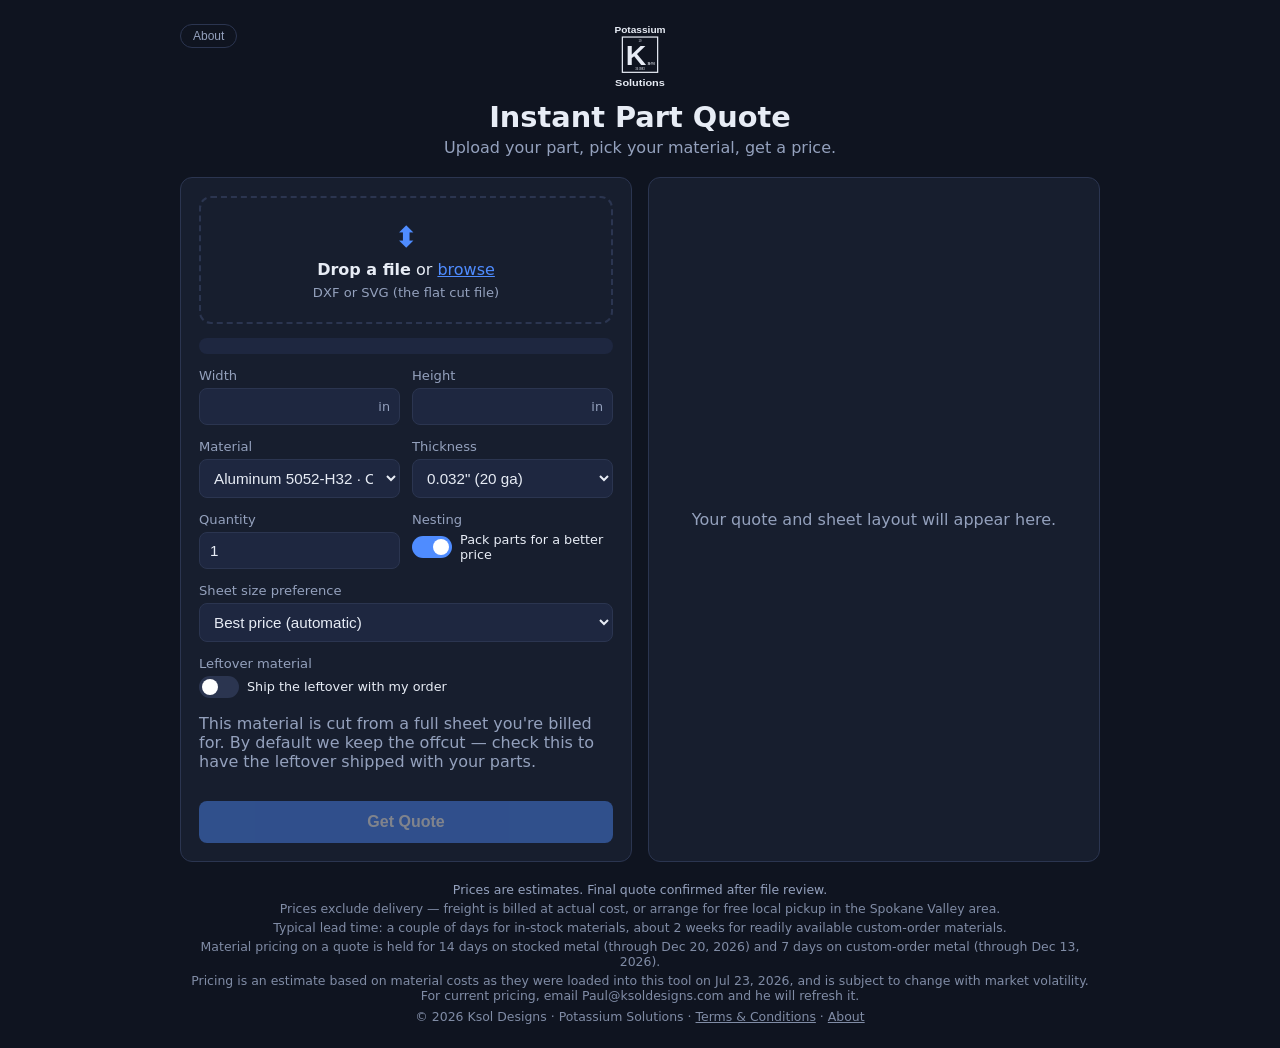
==== index.html @ 26b0b7af "Customer PWA build — 2026-07-24" ====
<!DOCTYPE html>
<html lang="en">
<head>
  <meta charset="UTF-8" />
  <meta name="viewport" content="width=device-width, initial-scale=1.0" />
  <title>Instant Metal Part Quote</title>
  <link rel="stylesheet" href="styles.css" />
  <link rel="manifest" href="manifest.webmanifest" />
  <meta name="theme-color" content="#0f1420" />
  <link rel="apple-touch-icon" href="icon.svg" />
</head>
<body>
  <main class="mq">
    <header class="mq-head">
      <div class="head-actions">
        <button id="about-btn" class="about-btn" type="button">About</button>
        <button id="inventory-btn" class="about-btn" type="button" hidden>📦 Inventory</button>
        <button id="settings-btn" class="about-btn" type="button" hidden>⚙ Settings</button>
      </div>
      <div class="head-status">
        <button id="install-btn" class="about-btn" type="button" hidden>⤓ Install app</button>
        <span id="mode-badge" class="mode-badge" hidden title="Prices are coming from your local demo-prices.json, not the Worker (BACKEND_URL is blank).">Demo mode</span>
        <button id="owner-badge" class="mode-badge owner-badge" type="button" hidden></button>
      </div>
      <svg class="mq-logo" viewBox="0 0 240 280" xmlns="http://www.w3.org/2000/svg" role="img" aria-label="Potassium Solutions logo">
        <g fill="currentColor" font-family="Arial, Helvetica, sans-serif">
          <text x="120" y="36" text-anchor="middle" font-size="40" font-weight="800" textLength="212" lengthAdjust="spacingAndGlyphs">Potassium</text>
          <rect x="47" y="54" width="146" height="146" fill="none" stroke="currentColor" stroke-width="5"/>
          <text x="120" y="76" text-anchor="middle" font-size="11">19</text>
          <text x="104" y="170" text-anchor="middle" font-size="118" font-weight="800">K</text>
          <text x="151" y="170" font-size="18" font-weight="800">S&#174;l</text>
          <text x="120" y="192" text-anchor="middle" font-size="11">39.0983</text>
          <text x="120" y="256" text-anchor="middle" font-size="40" font-weight="800" textLength="206" lengthAdjust="spacingAndGlyphs">Solutions</text>
        </g>
      </svg>
      <h1>Instant Part Quote</h1>
      <p class="mq-sub">Upload your part, pick your material, get a price.</p>
    </header>

    <div id="expiry-banner" class="expiry-banner" hidden></div>
    <!-- Owner only: MakerStock moved sharply vs the deployed baseline -->
    <div id="drift-banner" class="drift-banner" hidden></div>

    <section class="mq-grid">
      <!-- LEFT: inputs -->
      <div class="mq-card">
        <!-- Drop zone -->
        <div id="drop" class="drop">
          <input id="file" type="file" accept=".dxf,.svg" hidden />
          <div class="drop-inner">
            <div class="drop-icon">⬍</div>
            <p><strong>Drop a file</strong> or <button type="button" id="browse" class="link">browse</button></p>
            <p class="hint">DXF or SVG (the flat cut file)</p>
          </div>
        </div>
        <div id="file-status" class="file-status" hidden></div>

        <!-- Size (auto-filled from file, editable) -->
        <fieldset class="row2">
          <div>
            <label>Width</label>
            <div class="unit-input"><input id="width" type="number" step="0.001" min="0" /><span>in</span></div>
          </div>
          <div>
            <label>Height</label>
            <div class="unit-input"><input id="height" type="number" step="0.001" min="0" /><span>in</span></div>
          </div>
        </fieldset>

        <!-- Material + thickness -->
        <fieldset class="row2">
          <div>
            <label>Material</label>
            <select id="material"></select>
          </div>
          <div>
            <label>Thickness</label>
            <select id="thickness"></select>
          </div>
        </fieldset>
        <!-- Price-on-request material chosen: contact message in place of a quote -->
        <p id="request-note" class="request-note" hidden></p>

        <!-- Internal only: at-a-glance stock for the chosen material + thickness, by sheet size -->
        <p id="stock-readout" class="stock-readout" hidden></p>

        <!-- Qty + nesting -->
        <fieldset class="row2">
          <div>
            <label>Quantity</label>
            <input id="qty" type="number" min="1" step="1" value="1" />
          </div>
          <div class="nest-toggle">
            <label>Nesting</label>
            <label class="switch">
              <input id="nest" type="checkbox" checked />
              <span class="slider"></span>
              <span class="switch-label">Pack parts for a better price</span>
            </label>
          </div>
        </fieldset>

        <fieldset>
          <label>Sheet size preference</label>
          <select id="sheet-pref">
            <option value="auto" selected>Best price (automatic)</option>
            <option value="small">Prefer 12×12</option>
            <option value="large">Fewest sheets (24×24)</option>
          </select>
        </fieldset>

        <!-- Owner only (internal edition): waive some/all of the per-sheet setup & handling fee.
             Big multi-sheet jobs vary — a sparsely-nested sheet swaps in seconds, so you can cap
             setup at the first 2 sheets or waive it entirely. Never shown to customers. -->
        <fieldset id="setup-waive-field" hidden>
          <label>Setup &amp; handling <span class="hint">· internal only</span></label>
          <select id="setup-waive">
            <option value="none" selected>Charge per sheet (normal)</option>
            <option value="after2">Waive after first 2 sheets</option>
            <option value="all">Waive entirely</option>
          </select>
          <p class="hint">Some sheets swap fast, some hold many parts and take longer. Waive setup on the quick ones. The waiver is shown as a line item on the quote.</p>
        </fieldset>

        <!-- Owner only (internal edition): force the parts-per-sheet count. The nester works on
             bounding boxes, so a tapered part (sword, blade, hook) that really interlocks several
             per sheet gets undercounted. Never shown to customers. -->
        <fieldset id="pps-field" hidden>
          <label>Parts per sheet <span class="hint">· internal only</span></label>
          <input id="pps-override" type="number" min="0" step="1" placeholder="auto" inputmode="numeric" />
          <p class="hint">Blank = the tool's own count. Set it when you know the real nest — the packer only sees bounding boxes, so tapered parts that interlock are undercounted. Applies to whichever sheet is used, so pair it with the sheet-size preference above.</p>
        </fieldset>

        <!-- Custom-order materials only: you're billed for a full sheet; the offcut ships only if requested. -->
        <fieldset id="leftover-field" hidden>
          <div class="nest-toggle">
            <label>Leftover material</label>
            <label class="switch">
              <input id="ship-leftover" type="checkbox" />
              <span class="slider"></span>
              <span class="switch-label">Ship the leftover with my order</span>
            </label>
          </div>
          <p class="hint">This material is cut from a full sheet you're billed for. By default we keep the offcut — check this to have the leftover shipped with your parts.</p>
        </fieldset>

        <!-- Shown only for single-part files that have interior features: cut the outer blank on the
             laser, engrave the interior (lettering/logos) as a separate operation. -->
        <fieldset id="engrave-field" hidden>
          <div class="nest-toggle">
            <label>Interior features</label>
            <label class="switch">
              <input id="engrave-interior" type="checkbox" />
              <span class="slider"></span>
              <span class="switch-label">Cut outer profile only — engrave interior separately</span>
            </label>
          </div>
          <p class="hint">Turn this on when the interior detail (lettering, logos) is engraved rather than cut through. The quote then prices the cut blank only; engraving is handled separately.</p>
        </fieldset>

        <button id="quote-btn" class="primary" disabled>Get Quote</button>
        <p id="error" class="error" hidden></p>
      </div>

      <!-- RIGHT: result + nesting preview -->
      <div class="mq-card result" id="result-card">
        <div id="result-empty" class="result-empty">
          <p>Your quote and sheet layout will appear here.</p>
        </div>

        <div id="result" hidden>
          <div class="price-big">
            <span id="total">$0.00</span>
            <span class="price-sub">total</span>
          </div>
          <div class="price-row">
            <span id="perpart">$0.00 each</span>
            <span id="qty-echo">× 1</span>
          </div>
          <!-- Supplier feed unreachable: priced from the last figure we got, and we say which day -->
          <p id="notcurrent-note" class="notcurrent-note" hidden></p>

          <div class="breakdown">
            <div><span>Material</span><span id="bd-material">$0.00</span></div>
            <div><span>Machine time <span id="bd-machine-note" class="hint"></span></span><span id="bd-machine">$0.00</span></div>
            <div id="bd-cut-row" class="bd-cut" hidden><span>Cut distance / speed</span><span class="bd-cut-vals"><span id="bd-cut"></span><span id="bd-cut-metric"></span></span></div>
            <div id="bd-gas-row" hidden><span>Gas surcharge</span><span id="bd-gas">$0.00</span></div>
            <div><span>Setup &amp; handling<span id="setup-info" class="setup-info" hidden tabindex="0" role="button" aria-label="What setup and handling covers">ⓘ<span class="flyout"><strong>Setup &amp; handling</strong> — $5 per 12×12 sheet, $10 per 24×24. Covers unwrapping the sheet, loading it in the machine, hitting start, then removing and packaging the finished parts when the run is done.</span></span> <span id="bd-process-note" class="hint"></span></span><span id="bd-process">$0.00</span></div>
            <div id="bd-min-row" hidden><span>Minimum order top-up</span><span id="bd-min">$0.00</span></div>
            <div class="bd-total"><span>Total</span><span id="bd-total">$0.00</span></div>
          </div>

          <p id="engrave-note" class="min-note" hidden>Interior features not considered in this quote — priced for the cut outer profile (blank) only; engraving is handled separately.</p>

          <div class="meta">
            <span id="meta-fit"></span>
            <span id="meta-sheets"></span>
          </div>
          <p id="min-note" class="min-note" hidden>Minimum order charge applied.</p>
          <p id="owner-freight" class="min-note" hidden style="color:var(--accent);font-weight:600"></p>

          <!-- Internal only: your raw cost + margin (never shown to customers) -->
          <div id="cost-breakdown" class="cost-breakdown" hidden>
            <h4>Your cost &amp; margin <span class="hint">· internal only</span></h4>
            <div><span>Material</span><span id="cb-material">$0.00</span></div>
            <div><span>Inbound freight</span><span id="cb-freight">$0.00</span></div>
            <div><span>Machine</span><span id="cb-machine">$0.00</span></div>
            <div id="cb-gas-row"><span>Gas</span><span id="cb-gas">$0.00</span></div>
            <div><span>Setup &amp; handling</span><span id="cb-process">$0.00</span></div>
            <div class="cb-sub"><span>Total cost</span><span id="cb-totalcost">$0.00</span></div>
            <div><span>Markup</span><span id="cb-markup">×1.0</span></div>
            <div class="cb-sub"><span>Price</span><span id="cb-price">$0.00</span></div>
            <div class="cb-margin"><span>Margin</span><span id="cb-margin">$0.00</span></div>
          </div>

          <p id="sheet-note" class="min-note" hidden></p>
          <p id="stock-offer" class="min-note" hidden>Ordering this material regularly? Contact us for options to stock it for you — minimum purchase frequency applies.</p>

          <!-- Internal only: pull the sheets this quote needs out of the inventory module -->
          <div id="inv-deduct" class="inv-deduct" hidden>
            <div class="inv-line">
              <span id="inv-onhand"></span>
              <label class="inv-qty">Remove
                <input id="inv-qty" type="number" min="0" step="1" value="0" inputmode="numeric" />
                sheet(s)
              </label>
              <button id="inv-btn" class="ghost" type="button">Remove from stock</button>
            </div>
            <p id="inv-status" class="hint" hidden></p>
          </div>

          <!-- Save a viewable copy of the quote (everyone) -->
          <div class="quote-actions">
            <button id="save-pdf" class="ghost" type="button">Save / Print PDF</button>
            <button id="save-jpg" class="ghost" type="button">Save as JPG</button>
          </div>

          <!-- Owner-only: turn this quote into a QuickBooks invoice file -->
          <div id="qb-export" class="qb-export" hidden>
            <h3>Export to QuickBooks</h3>
            <label>Customer name
              <input id="qb-customer" type="text" placeholder="e.g. Acme Fabrication" autocomplete="off" />
            </label>
            <label>Invoice / quote #
              <input id="qb-docnum" type="text" placeholder="auto" autocomplete="off" />
            </label>
            <details class="qb-accts">
              <summary>QuickBooks account names (set once)</summary>
              <label>A/R account
                <input id="qb-ar" type="text" placeholder="Accounts Receivable" autocomplete="off" />
              </label>
              <label>Income account
                <input id="qb-income" type="text" placeholder="Sales" autocomplete="off" />
              </label>
              <p class="hint">These must match your QuickBooks. Saved on this device.</p>
            </details>
            <button id="qb-btn" class="primary" type="button">Download .IIF for QuickBooks</button>
            <p id="qb-status" class="hint" hidden></p>
          </div>

          <div class="nest-preview">
            <h3>Sheet layout <span class="hint">(<span id="sheet-dim">24″ × 24″</span>)</span></h3>
            <div id="nest-svg"></div>
            <p id="sheet-cap" class="hint"></p>
          </div>
        </div>
      </div>
    </section>

    <footer class="mq-foot">
      <span>Prices are estimates. Final quote confirmed after file review.</span>
      <span id="shipping-note" class="validity-note"></span>
      <span id="lead-note" class="validity-note"></span>
      <span id="validity-note" class="validity-note"></span>
      <span id="pricing-note" class="validity-note"></span>
      <span class="mq-credit">© <span id="foot-year">2026</span> Ksol Designs · Potassium Solutions · <a href="#" id="terms-link">Terms &amp; Conditions</a> · <a href="#" id="about-link">About</a></span>
    </footer>
  </main>

  <!-- About / How-to modal -->
  <div id="about-modal" class="modal" hidden>
    <div class="modal-backdrop" data-close></div>
    <div class="modal-card" role="dialog" aria-modal="true" aria-labelledby="about-title">
      <button class="modal-close" data-close type="button" aria-label="Close">&times;</button>

      <div class="about-brand">
        <svg class="about-logo" viewBox="0 0 240 280" xmlns="http://www.w3.org/2000/svg" role="img" aria-label="Potassium Solutions logo">
          <g fill="currentColor" font-family="Arial, Helvetica, sans-serif">
            <text x="120" y="36" text-anchor="middle" font-size="40" font-weight="800" textLength="212" lengthAdjust="spacingAndGlyphs">Potassium</text>
            <rect x="47" y="54" width="146" height="146" fill="none" stroke="currentColor" stroke-width="5"/>
            <text x="120" y="76" text-anchor="middle" font-size="11">19</text>
            <text x="104" y="170" text-anchor="middle" font-size="118" font-weight="800">K</text>
            <text x="151" y="170" font-size="18" font-weight="800">S&#174;l</text>
            <text x="120" y="192" text-anchor="middle" font-size="11">39.0983</text>
            <text x="120" y="256" text-anchor="middle" font-size="40" font-weight="800" textLength="206" lengthAdjust="spacingAndGlyphs">Solutions</text>
          </g>
        </svg>
        <div>
          <h2 id="about-title">Instant Metal Part Quote</h2>
          <p class="about-tag">Laser-cut metal parts, priced in seconds.</p>
        </div>
      </div>

      <section class="about-sect">
        <h3>How to use it</h3>
        <ol class="about-steps">
          <li><strong>Add your part.</strong> Drop or browse a <em>DXF</em> or <em>SVG</em> file. No file? Just type the width and height.</li>
          <li><strong>Pick material &amp; thickness</strong> from the drop-downs.</li>
          <li><strong>Set the quantity.</strong> Leave <em>Nesting</em> on for the best price — it packs your parts onto the sheet to save material.</li>
          <li><strong>Click Get Quote.</strong> You'll see the price, a cost breakdown, and how your parts lay out on a sheet.</li>
          <li><strong>Save a copy.</strong> Use <em>Save / Print PDF</em> or <em>Save as JPG</em> to keep or send the quote.</li>
        </ol>
        <p class="about-note">Prices are estimates — the final quote is confirmed after we review your file.</p>
      </section>

      <section class="about-sect" id="about-owner" hidden>
        <h3>Setup &amp; handling <span class="hint">· internal only</span></h3>
        <p class="about-note">Charged per sheet by size: <strong>$5</strong> per 12×12, <strong>$10</strong> per 24×24. Covers unwrapping the sheet, loading it in the machine, hitting start, then removing and packaging the finished parts once the run is done.</p>
      </section>

      <section class="about-sect">
        <h3>Made by</h3>
        <p class="about-credit"><strong>Ksol Designs</strong> · Potassium Solutions</p>
        <p class="about-credit">Paul A.T. Ramey — CAD Artist / Designer / Maker</p>
        <ul class="about-contact">
          <li>📞 <a href="tel:+15094998911">509 499 8911</a></li>
          <li>✉️ <a href="mailto:Paul@ksoldesigns.com">Paul@ksoldesigns.com</a></li>
          <li>🌐 <a href="https://www.ksoldesigns.com" target="_blank" rel="noopener">www.ksoldesigns.com</a></li>
          <li>★ <a href="https://www.patreon.com/KsolDesigns" target="_blank" rel="noopener">patreon.com/KsolDesigns</a></li>
        </ul>
      </section>
    </div>
  </div>

  <!-- Terms & Conditions modal (list filled from TERMS in app.js so it matches the quote fine print) -->
  <div id="terms-modal" class="modal" hidden>
    <div class="modal-backdrop" data-close></div>
    <div class="modal-card" role="dialog" aria-modal="true" aria-labelledby="terms-title">
      <button class="modal-close" data-close type="button" aria-label="Close">&times;</button>
      <section class="about-sect">
        <h2 id="terms-title">Terms &amp; Conditions</h2>
        <ul id="terms-list" class="terms-list"></ul>
        <p class="about-note">These terms print in fine detail on every saved quote.</p>
      </section>
    </div>
  </div>

  <script type="module" src="app.js"></script>
</body>
</html>
---- styles.css ----
:root {
  --bg: #0f1420;
  --card: #171e2e;
  --card-2: #1e2740;
  --border: #2b3550;
  --text: #e7ecf5;
  --muted: #94a1bd;
  --accent: #4f8cff;
  --accent-soft: rgba(79, 140, 255, 0.18);
  --good: #35c58a;
  --danger: #ff6b6b;
  --sheet-bg: #0c1120;
  --radius: 12px;
  font-family: system-ui, -apple-system, "Segoe UI", Roboto, sans-serif;
}

* { box-sizing: border-box; }

body {
  margin: 0;
  background: var(--bg);
  color: var(--text);
  padding: 24px 16px;
}

.mq { max-width: 920px; margin: 0 auto; }

.mq-head { text-align: center; position: relative; margin-bottom: 20px; }
.mq-head h1 { margin: 0 0 4px; font-size: 1.8rem; }
.mq-sub { margin: 0; color: var(--muted); }
.mq-logo { width: 58px; height: auto; color: var(--text); margin: 0 auto 8px; display: block; }
/* Left-hand header buttons (About / Inventory / Settings) flow in a row so they never stack on
   top of each other — hidden ones (owner-only) simply collapse out of the flex line. */
.head-actions { position: absolute; top: 0; left: 0; display: flex; gap: 8px; flex-wrap: wrap; }
.head-actions .about-btn { position: static; }
/* Right-hand header status (Install / Demo mode / Owner view) — same flex row treatment, so the
   badges never stack on each other (in the internal edition Demo mode + Owner view both show). */
.head-status {
  position: absolute; top: 0; right: 0;
  display: flex; gap: 8px; flex-wrap: wrap; align-items: center; justify-content: flex-end;
}
.head-status .about-btn, .head-status .mode-badge { position: static; }
/* The owner/customer badge is a real toggle (button), so reset the UA button chrome. */
button.mode-badge { border: none; font-family: inherit; cursor: pointer; }
button.mode-badge:hover { filter: brightness(1.15); }
.owner-badge { background: var(--accent); color: #fff; }
/* Previewing the customer view: outlined instead of solid, so it's obvious you're not on owner data. */
.owner-badge.previewing { background: transparent; color: var(--accent); border: 1px solid var(--accent); }
/* Narrow screens: these rows would run across the centred logo, so let them flow above it. */
@media (max-width: 720px) {
  .head-actions, .head-status { position: static; justify-content: center; margin-bottom: 12px; }
}
.about-btn {
  position: absolute; top: 0; left: 0;
  background: transparent; color: var(--muted);
  border: 1px solid var(--border); border-radius: 999px;
  font-size: 0.75rem; padding: 4px 12px; cursor: pointer;
  white-space: nowrap;
}
.about-btn:hover { border-color: var(--accent); color: var(--accent); }
#install-btn { left: auto; right: 0; color: var(--accent); border-color: var(--accent); }
.mq-credit { display: block; margin-top: 6px; opacity: 0.85; }
.mq-credit a { color: var(--muted); }
.mq-credit a:hover { color: var(--accent); }
.mode-badge {
  position: absolute; top: 0; right: 0;
  background: #6b4c00; color: #ffd479;
  font-size: 0.72rem; padding: 3px 8px; border-radius: 999px;
}

.mq-grid {
  display: grid;
  grid-template-columns: 1fr 1fr;
  gap: 16px;
}
@media (max-width: 720px) { .mq-grid { grid-template-columns: 1fr; } }

.mq-card {
  background: var(--card);
  border: 1px solid var(--border);
  border-radius: var(--radius);
  padding: 18px;
}

/* Drop zone */
.drop {
  border: 2px dashed var(--border);
  border-radius: var(--radius);
  padding: 22px;
  text-align: center;
  cursor: pointer;
  transition: border-color .15s, background .15s;
  margin-bottom: 14px;
}
.drop.drag { border-color: var(--accent); background: var(--accent-soft); }
.drop-icon { font-size: 1.8rem; color: var(--accent); }
.drop p { margin: 6px 0 0; }
.drop .hint { color: var(--muted); font-size: 0.82rem; }
.link { background: none; border: none; color: var(--accent); cursor: pointer; font: inherit; padding: 0; text-decoration: underline; }

.file-status {
  background: var(--card-2);
  border-radius: 8px;
  padding: 8px 12px;
  font-size: 0.85rem;
  margin-bottom: 14px;
  display: flex; justify-content: space-between; align-items: center;
}
.file-status.err { color: var(--danger); }

fieldset { border: none; padding: 0; margin: 0 0 14px; }
.row2 { display: grid; grid-template-columns: 1fr 1fr; gap: 12px; }

label { display: block; font-size: 0.82rem; color: var(--muted); margin-bottom: 5px; }

input[type=number], select {
  width: 100%;
  background: var(--card-2);
  border: 1px solid var(--border);
  color: var(--text);
  border-radius: 8px;
  padding: 9px 10px;
  font-size: 0.95rem;
}
input:focus, select:focus { outline: none; border-color: var(--accent); }

.unit-input { position: relative; }
.unit-input span {
  position: absolute; right: 10px; top: 50%; transform: translateY(-50%);
  color: var(--muted); font-size: 0.8rem;
}
.unit-input input { padding-right: 28px; }

.inline-note { display: flex; align-items: center; gap: 8px; font-size: 0.8rem; margin: -6px 0 14px; }
.inline-note select { width: auto; padding: 5px 8px; }

/* Switch */
.nest-toggle .switch { display: flex; align-items: center; gap: 8px; cursor: pointer; margin: 0; }
.switch input { display: none; }
.slider {
  width: 40px; height: 22px; background: var(--border); border-radius: 999px;
  position: relative; transition: background .15s; flex: 0 0 auto;
}
.slider::before {
  content: ""; position: absolute; width: 16px; height: 16px; left: 3px; top: 3px;
  background: #fff; border-radius: 50%; transition: transform .15s;
}
.switch input:checked + .slider { background: var(--accent); }
.switch input:checked + .slider::before { transform: translateX(18px); }
.switch-label { color: var(--text); font-size: 0.8rem; }

.primary {
  width: 100%;
  background: var(--accent);
  color: #fff;
  border: none;
  border-radius: 8px;
  padding: 12px;
  font-size: 1rem;
  font-weight: 600;
  cursor: pointer;
  transition: opacity .15s;
}
.primary:disabled { opacity: 0.45; cursor: not-allowed; }
.primary:not(:disabled):hover { opacity: 0.9; }

.error { color: var(--danger); font-size: 0.85rem; margin: 10px 0 0; }

/* Result */
.result { display: flex; flex-direction: column; }
.result-empty { margin: auto; color: var(--muted); text-align: center; }

.price-big { text-align: center; margin-bottom: 4px; }
.price-big #total { font-size: 2.6rem; font-weight: 700; color: var(--good); }
.price-sub { display: block; color: var(--muted); font-size: 0.8rem; letter-spacing: .05em; text-transform: uppercase; }
.price-row { display: flex; justify-content: center; gap: 10px; color: var(--muted); margin-bottom: 16px; }

.breakdown { border-top: 1px solid var(--border); padding-top: 12px; }
.breakdown > div { display: flex; justify-content: space-between; padding: 4px 0; font-size: 0.9rem; }
.breakdown .bd-total { border-top: 1px solid var(--border); margin-top: 6px; padding-top: 8px; font-weight: 600; }
.breakdown .bd-cut { color: var(--muted); font-size: 0.82rem; }
.breakdown .bd-cut-vals { text-align: right; }
.breakdown .bd-cut-vals span { display: block; }
.breakdown #bd-cut-metric { opacity: 0.65; font-size: 0.92em; }

/* Owner-only "Setup & handling" info flyout (revealed for the internal edition). */
.setup-info { position: relative; display: inline-flex; align-items: center; margin-left: 6px; color: var(--accent); cursor: help; font-size: 0.9em; }
.setup-info .flyout {
  position: absolute; bottom: calc(100% + 8px); left: -8px; width: 260px;
  background: var(--card-2); color: var(--text); border: 1px solid var(--border);
  border-radius: 8px; padding: 10px 12px; font-size: 0.78rem; line-height: 1.45;
  font-weight: 400; text-align: left; box-shadow: 0 10px 28px rgba(0, 0, 0, 0.45);
  opacity: 0; visibility: hidden; transition: opacity 0.12s ease; z-index: 40; pointer-events: none;
}
.setup-info .flyout strong { color: var(--accent); }
.setup-info .flyout::after {
  content: ""; position: absolute; top: 100%; left: 14px;
  border: 6px solid transparent; border-top-color: var(--border);
}
.setup-info:hover .flyout, .setup-info:focus-visible .flyout, .setup-info:focus-within .flyout {
  opacity: 1; visibility: visible;
}

.meta { display: flex; justify-content: space-between; color: var(--muted); font-size: 0.82rem; margin: 12px 0 0; }
.min-note { color: #ffd479; font-size: 0.8rem; margin: 6px 0 0; }

.nest-preview { margin-top: 16px; }
.nest-preview h3 { font-size: 0.9rem; margin: 0 0 8px; font-weight: 600; }
.nest-preview .hint { color: var(--muted); font-weight: 400; }

.mq-foot { text-align: center; color: var(--muted); font-size: 0.78rem; margin-top: 20px; }
.mq-foot .validity-note { display: block; margin-top: 4px; opacity: 0.85; }
.hint { color: var(--muted); }

.expiry-banner {
  background: rgba(255, 107, 107, 0.12);
  border: 1px solid var(--danger);
  color: #ffd0d0;
  border-radius: var(--radius);
  padding: 12px 16px;
  margin-bottom: 16px;
  text-align: center;
  font-size: 0.95rem;
}

/* Save-quote action buttons (PDF / JPG) */
.quote-actions { display: flex; gap: 10px; margin-top: 16px; }
.ghost {
  flex: 1;
  background: transparent;
  color: var(--text);
  border: 1px solid var(--border);
  border-radius: 8px;
  padding: 9px 10px;
  font-size: 0.9rem;
  cursor: pointer;
}
.ghost:hover { border-color: var(--accent); color: var(--accent); }

/* Owner-only QuickBooks export panel */
.qb-export {
  margin-top: 16px;
  padding: 14px;
  border: 1px dashed var(--accent);
  border-radius: var(--radius);
  background: var(--card-2);
}
.qb-export h3 { margin: 0 0 10px; font-size: 0.95rem; }
.qb-export label { display: block; font-size: 0.8rem; color: var(--muted); margin-bottom: 10px; }
.qb-export input[type=text] {
  width: 100%;
  background: var(--card);
  border: 1px solid var(--border);
  color: var(--text);
  border-radius: 8px;
  padding: 9px 10px;
  font-size: 0.95rem;
  margin-top: 4px;
}
.qb-export input[type=text]:focus { outline: none; border-color: var(--accent); }
.qb-accts { margin-bottom: 10px; }
.qb-accts summary { cursor: pointer; font-size: 0.8rem; color: var(--muted); margin-bottom: 8px; }
.qb-export .primary { margin-top: 4px; }
#qb-status { margin: 8px 0 0; font-size: 0.8rem; }
#qb-status.err { color: var(--danger); }

/* About / How-to modal */
.modal { position: fixed; inset: 0; z-index: 50; display: flex; align-items: center; justify-content: center; padding: 16px; }
.modal[hidden] { display: none; }
.modal-backdrop { position: absolute; inset: 0; background: rgba(4, 8, 18, 0.66); backdrop-filter: blur(2px); }
.modal-card {
  position: relative;
  background: var(--card);
  border: 1px solid var(--border);
  border-radius: var(--radius);
  padding: 22px 24px;
  max-width: 460px;
  width: 100%;
  max-height: 88vh;
  overflow-y: auto;
  box-shadow: 0 20px 60px rgba(0, 0, 0, 0.5);
}
.modal-close {
  position: absolute; top: 10px; right: 12px;
  background: transparent; border: none; color: var(--muted);
  font-size: 1.6rem; line-height: 1; cursor: pointer; padding: 2px 6px;
}
.modal-close:hover { color: var(--text); }
.about-brand { display: flex; align-items: center; gap: 14px; margin-bottom: 6px; }
.about-logo { width: 64px; height: auto; color: var(--text); flex: 0 0 auto; }
.about-brand h2 { margin: 0; font-size: 1.15rem; }
.about-tag { margin: 2px 0 0; color: var(--muted); font-size: 0.85rem; }
.about-sect { margin-top: 18px; border-top: 1px solid var(--border); padding-top: 14px; }
.about-sect h3 { margin: 0 0 8px; font-size: 0.9rem; color: var(--accent); text-transform: uppercase; letter-spacing: 0.5px; }
.about-steps { margin: 0; padding-left: 20px; }
.about-steps li { margin-bottom: 7px; font-size: 0.9rem; line-height: 1.4; }
.about-steps em { color: var(--text); font-style: normal; font-weight: 600; }
.about-note { margin: 10px 0 0; color: var(--muted); font-size: 0.8rem; font-style: italic; }
.terms-list { margin: 4px 0 0; padding-left: 20px; }
.terms-list li { margin-bottom: 9px; font-size: 0.85rem; line-height: 1.45; color: var(--muted); }
.terms-list strong { color: var(--text); }
.inv-deduct { margin: 12px 0; padding: 10px 12px; border: 1px solid var(--border); border-radius: 8px; background: rgba(127,127,127,.06); }
.inv-line { display: flex; align-items: center; gap: 12px; flex-wrap: wrap; }
.inv-line #inv-onhand { font-size: .88rem; font-weight: 600; }
.inv-qty { display: inline-flex; align-items: center; gap: 6px; font-size: .85rem; color: var(--muted); }
.inv-qty input { width: 64px; }
.inv-deduct .hint.err { color: #ff6b6b; }
.inv-deduct .hint.ok { color: var(--good); }
/* Supplier price wasn't live for this quote — a caveat on a valid quote, not an error */
.notcurrent-note {
  margin: 6px 0 0; padding: 7px 10px; font-size: .82rem; font-weight: 600;
  color: #b45309; border: 1px solid #b45309; border-radius: 7px;
  background: rgba(180, 83, 9, .08);
}
/* Owner-only: supplier prices moved sharply against the deployed baseline */
.drift-banner {
  margin: 0 0 14px; padding: 11px 14px; font-size: .87rem; line-height: 1.5;
  color: var(--text); border: 1px solid #b45309; border-left-width: 4px; border-radius: 8px;
  background: rgba(180, 83, 9, .1);
}
.drift-banner ul { margin: 7px 0 0; padding-left: 20px; }
.drift-banner li { margin-bottom: 2px; }
.drift-banner code { font-size: .85em; padding: 1px 5px; border-radius: 4px; background: rgba(127,127,127,.18); }

/* Price-on-request material: stands in for the quote, so make it read as guidance, not an error */
.request-note {
  margin: 2px 0 0; padding: 9px 11px; font-size: .86rem; line-height: 1.45;
  color: var(--text); border: 1px solid var(--accent); border-radius: 8px;
  background: rgba(127, 127, 127, .06);
}
.stock-readout { margin: -4px 0 0; font-size: .82rem; font-weight: 600; color: var(--muted); }
.stock-readout .in { color: var(--good); }
.stock-readout .out { color: #ff6b6b; }
.about-credit { margin: 0 0 4px; font-size: 0.9rem; }
.about-contact { list-style: none; margin: 8px 0 0; padding: 0; }
.about-contact li { margin-bottom: 5px; font-size: 0.9rem; }
.about-contact a { color: var(--accent); text-decoration: none; }
.about-contact a:hover { text-decoration: underline; }

/* Internal-only cost + margin panel */
.cost-breakdown {
  margin-top: 14px;
  padding: 12px 14px;
  border: 1px solid var(--accent);
  border-radius: var(--radius);
  background: var(--card-2);
}
.cost-breakdown h4 { margin: 0 0 8px; font-size: 0.85rem; color: var(--accent); font-weight: 700; }
.cost-breakdown h4 .hint { font-weight: 400; }
.cost-breakdown > div { display: flex; justify-content: space-between; font-size: 0.85rem; padding: 3px 0; color: var(--muted); }
.cost-breakdown > div span:last-child { color: var(--text); font-variant-numeric: tabular-nums; }
.cost-breakdown .cb-sub { border-top: 1px solid var(--border); margin-top: 4px; padding-top: 6px; font-weight: 600; }
.cost-breakdown .cb-sub span { color: var(--text); }
.cost-breakdown .cb-margin { border-top: 1px solid var(--accent); margin-top: 4px; padding-top: 6px; font-weight: 700; }
.cost-breakdown .cb-margin span:last-child { color: var(--good); }
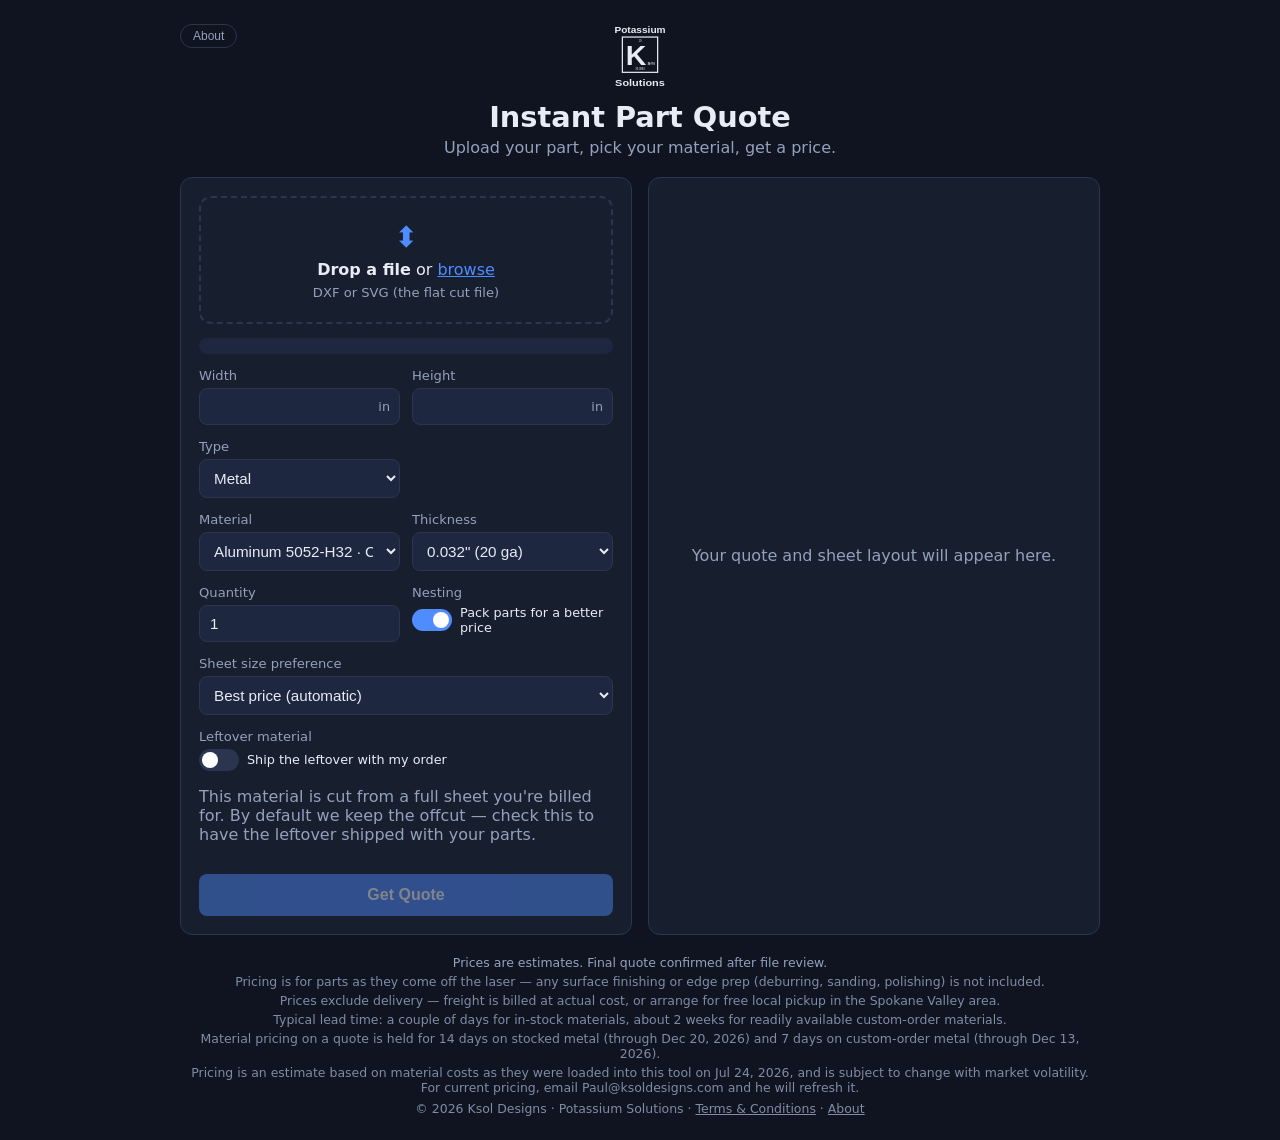
==== commit 215860be: "Customer PWA build — 2026-08-06" ====
--- a/index.html
+++ b/index.html
@@ -67,6 +67,19 @@
           </div>
         </fieldset>
 
+        <!-- Type + finish filters keep the material list short as the catalogue grows. Populated
+             from what's loaded, so empty filters never appear. -->
+        <fieldset class="row2">
+          <div>
+            <label>Type</label>
+            <select id="type-filter"></select>
+          </div>
+          <div id="finish-filter-wrap" hidden>
+            <label>Finish</label>
+            <select id="finish-filter"></select>
+          </div>
+        </fieldset>
+
         <!-- Material + thickness -->
         <fieldset class="row2">
           <div>
@@ -100,12 +113,11 @@
           </div>
         </fieldset>
 
-        <fieldset>
+        <fieldset id="sheet-pref-field">
           <label>Sheet size preference</label>
+          <!-- Options are rebuilt per material by buildSheetPrefOptions() — one per real sheet size. -->
           <select id="sheet-pref">
             <option value="auto" selected>Best price (automatic)</option>
-            <option value="small">Prefer 12×12</option>
-            <option value="large">Fewest sheets (24×24)</option>
           </select>
         </fieldset>
 
@@ -122,6 +134,22 @@
           <p class="hint">Some sheets swap fast, some hold many parts and take longer. Waive setup on the quick ones. The waiver is shown as a line item on the quote.</p>
         </fieldset>
 
+        <!-- Owner only (internal edition): waive the order-minimum top-up for this quote. A small
+             job normally gets bumped up to the minimum charge; flip this to quote it at its real
+             calculated price instead — a discreet gesture for a valued or new customer. The
+             top-up line simply drops off the customer's quote; never shown to customers. -->
+        <fieldset id="min-waive-field" hidden>
+          <div class="nest-toggle">
+            <label>Order minimum <span class="hint">· internal only</span></label>
+            <label class="switch">
+              <input id="waive-min" type="checkbox" />
+              <span class="slider"></span>
+              <span class="switch-label">Waive the order-minimum top-up on this quote</span>
+            </label>
+          </div>
+          <p class="hint">On: this quote is priced at its real calculated cost, with no bump up to the order minimum. The top-up line just disappears from the customer's quote — use it to appease a customer put off by the minimum.</p>
+        </fieldset>
+
         <!-- Owner only (internal edition): force the parts-per-sheet count. The nester works on
              bounding boxes, so a tapered part (sword, blade, hook) that really interlocks several
              per sheet gets undercounted. Never shown to customers. -->
@@ -129,6 +157,18 @@
           <label>Parts per sheet <span class="hint">· internal only</span></label>
           <input id="pps-override" type="number" min="0" step="1" placeholder="auto" inputmode="numeric" />
           <p class="hint">Blank = the tool's own count. Set it when you know the real nest — the packer only sees bounding boxes, so tapered parts that interlock are undercounted. Applies to whichever sheet is used, so pair it with the sheet-size preference above.</p>
+        </fieldset>
+
+        <!-- Owner only (internal edition): override this quote's price and/or force a sheet size.
+             For a negotiated deal, or to charge a flat handling fee on a sheet the customer brought.
+             Client-side only — the Worker never honors it, so a customer can't force their own price. -->
+        <fieldset id="ov-field" hidden>
+          <label>Price override <span class="hint">· internal only</span></label>
+          <div class="ov-row">
+            <select id="ov-sheet"><option value="">Sheet: auto</option></select>
+            <input id="ov-price" type="number" min="0" step="0.01" placeholder="$ total this quote" inputmode="decimal" />
+          </div>
+          <p class="hint">Pick a sheet size (or leave auto) and type a total price for this quote. Blank price = normal calculated quote. The quote then shows a single "Custom quote (as agreed)" line; your cost &amp; margin panel still shows what it really costs you.</p>
         </fieldset>
 
         <!-- Custom-order materials only: you're billed for a full sheet; the offcut ships only if requested. -->
@@ -180,10 +220,10 @@
           <!-- Supplier feed unreachable: priced from the last figure we got, and we say which day -->
           <p id="notcurrent-note" class="notcurrent-note" hidden></p>
 
-          <div class="breakdown">
+          <div class="breakdown" id="breakdown">
+            <div id="bd-override-row" hidden><span>Custom quote (as agreed)</span><span id="bd-override">$0.00</span></div>
             <div><span>Material</span><span id="bd-material">$0.00</span></div>
             <div><span>Machine time <span id="bd-machine-note" class="hint"></span></span><span id="bd-machine">$0.00</span></div>
-            <div id="bd-cut-row" class="bd-cut" hidden><span>Cut distance / speed</span><span class="bd-cut-vals"><span id="bd-cut"></span><span id="bd-cut-metric"></span></span></div>
             <div id="bd-gas-row" hidden><span>Gas surcharge</span><span id="bd-gas">$0.00</span></div>
             <div><span>Setup &amp; handling<span id="setup-info" class="setup-info" hidden tabindex="0" role="button" aria-label="What setup and handling covers">ⓘ<span class="flyout"><strong>Setup &amp; handling</strong> — $5 per 12×12 sheet, $10 per 24×24. Covers unwrapping the sheet, loading it in the machine, hitting start, then removing and packaging the finished parts when the run is done.</span></span> <span id="bd-process-note" class="hint"></span></span><span id="bd-process">$0.00</span></div>
             <div id="bd-min-row" hidden><span>Minimum order top-up</span><span id="bd-min">$0.00</span></div>
@@ -202,6 +242,7 @@
           <!-- Internal only: your raw cost + margin (never shown to customers) -->
           <div id="cost-breakdown" class="cost-breakdown" hidden>
             <h4>Your cost &amp; margin <span class="hint">· internal only</span></h4>
+            <p id="cb-invnote" class="min-note" hidden style="margin:2px 0 6px;color:var(--accent);font-weight:600"></p>
             <div><span>Material</span><span id="cb-material">$0.00</span></div>
             <div><span>Inbound freight</span><span id="cb-freight">$0.00</span></div>
             <div><span>Machine</span><span id="cb-machine">$0.00</span></div>
@@ -229,11 +270,13 @@
             <p id="inv-status" class="hint" hidden></p>
           </div>
 
-          <!-- Save a viewable copy of the quote (everyone) -->
+          <!-- Save a viewable copy of the quote, or email it to us (everyone) -->
           <div class="quote-actions">
             <button id="save-pdf" class="ghost" type="button">Save / Print PDF</button>
             <button id="save-jpg" class="ghost" type="button">Save as JPG</button>
-          </div>
+            <button id="email-quote" class="ghost" type="button">✉ Email this quote to us</button>
+          </div>
+          <p id="email-note" class="hint" hidden></p>
 
           <!-- Owner-only: turn this quote into a QuickBooks invoice file -->
           <div id="qb-export" class="qb-export" hidden>
@@ -258,8 +301,16 @@
             <p id="qb-status" class="hint" hidden></p>
           </div>
 
+          <div id="part-check" class="nest-preview" hidden>
+            <h3>Actual part size <span class="hint">· double-check your scaling</span></h3>
+            <div id="part-view"></div>
+            <p class="hint">This is your part drawn to scale from the file. If the width/height look wrong, your file's units or scale changed between programs — fix it before ordering.</p>
+          </div>
+
           <div class="nest-preview">
-            <h3>Sheet layout <span class="hint">(<span id="sheet-dim">24″ × 24″</span>)</span></h3>
+            <h3>Sheet layout <span class="hint">(<span id="sheet-dim">24″ × 24″</span>)</span>
+              <label id="allsheets-field" class="allsheets-toggle" hidden><input id="show-all-sheets" type="checkbox" /> Show all sheets</label>
+            </h3>
             <div id="nest-svg"></div>
             <p id="sheet-cap" class="hint"></p>
           </div>
@@ -269,6 +320,7 @@
 
     <footer class="mq-foot">
       <span>Prices are estimates. Final quote confirmed after file review.</span>
+      <span id="ascut-note" class="validity-note"></span>
       <span id="shipping-note" class="validity-note"></span>
       <span id="lead-note" class="validity-note"></span>
       <span id="validity-note" class="validity-note"></span>
--- a/styles.css
+++ b/styles.css
@@ -178,10 +178,13 @@
 .breakdown { border-top: 1px solid var(--border); padding-top: 12px; }
 .breakdown > div { display: flex; justify-content: space-between; padding: 4px 0; font-size: 0.9rem; }
 .breakdown .bd-total { border-top: 1px solid var(--border); margin-top: 6px; padding-top: 8px; font-weight: 600; }
-.breakdown .bd-cut { color: var(--muted); font-size: 0.82rem; }
-.breakdown .bd-cut-vals { text-align: right; }
-.breakdown .bd-cut-vals span { display: block; }
-.breakdown #bd-cut-metric { opacity: 0.65; font-size: 0.92em; }
+/* Owner price override: show only the agreed-price row + the total, hide the itemised lines. */
+.breakdown.overridden > div:not(#bd-override-row):not(.bd-total) { display: none; }
+#bd-override-row { font-weight: 600; }
+/* Owner override controls: sheet picker + price on one row. */
+.ov-row { display: flex; gap: 8px; }
+.ov-row #ov-sheet { flex: 1 1 auto; }
+.ov-row #ov-price { width: 8.5em; flex: 0 0 auto; }
 
 /* Owner-only "Setup & handling" info flyout (revealed for the internal edition). */
 .setup-info { position: relative; display: inline-flex; align-items: center; margin-left: 6px; color: var(--accent); cursor: help; font-size: 0.9em; }
@@ -205,8 +208,11 @@
 .min-note { color: #ffd479; font-size: 0.8rem; margin: 6px 0 0; }
 
 .nest-preview { margin-top: 16px; }
-.nest-preview h3 { font-size: 0.9rem; margin: 0 0 8px; font-weight: 600; }
+.nest-preview h3 { font-size: 0.9rem; margin: 0 0 8px; font-weight: 600; display: flex; align-items: center; gap: 10px; flex-wrap: wrap; }
 .nest-preview .hint { color: var(--muted); font-weight: 400; }
+.allsheets-toggle { font-size: 0.8rem; font-weight: 400; color: var(--muted); display: inline-flex; align-items: center; gap: 5px; cursor: pointer; margin-left: auto; }
+.allsheets-toggle input { margin: 0; }
+#part-check #part-view { text-align: center; }
 
 .mq-foot { text-align: center; color: var(--muted); font-size: 0.78rem; margin-top: 20px; }
 .mq-foot .validity-note { display: block; margin-top: 4px; opacity: 0.85; }
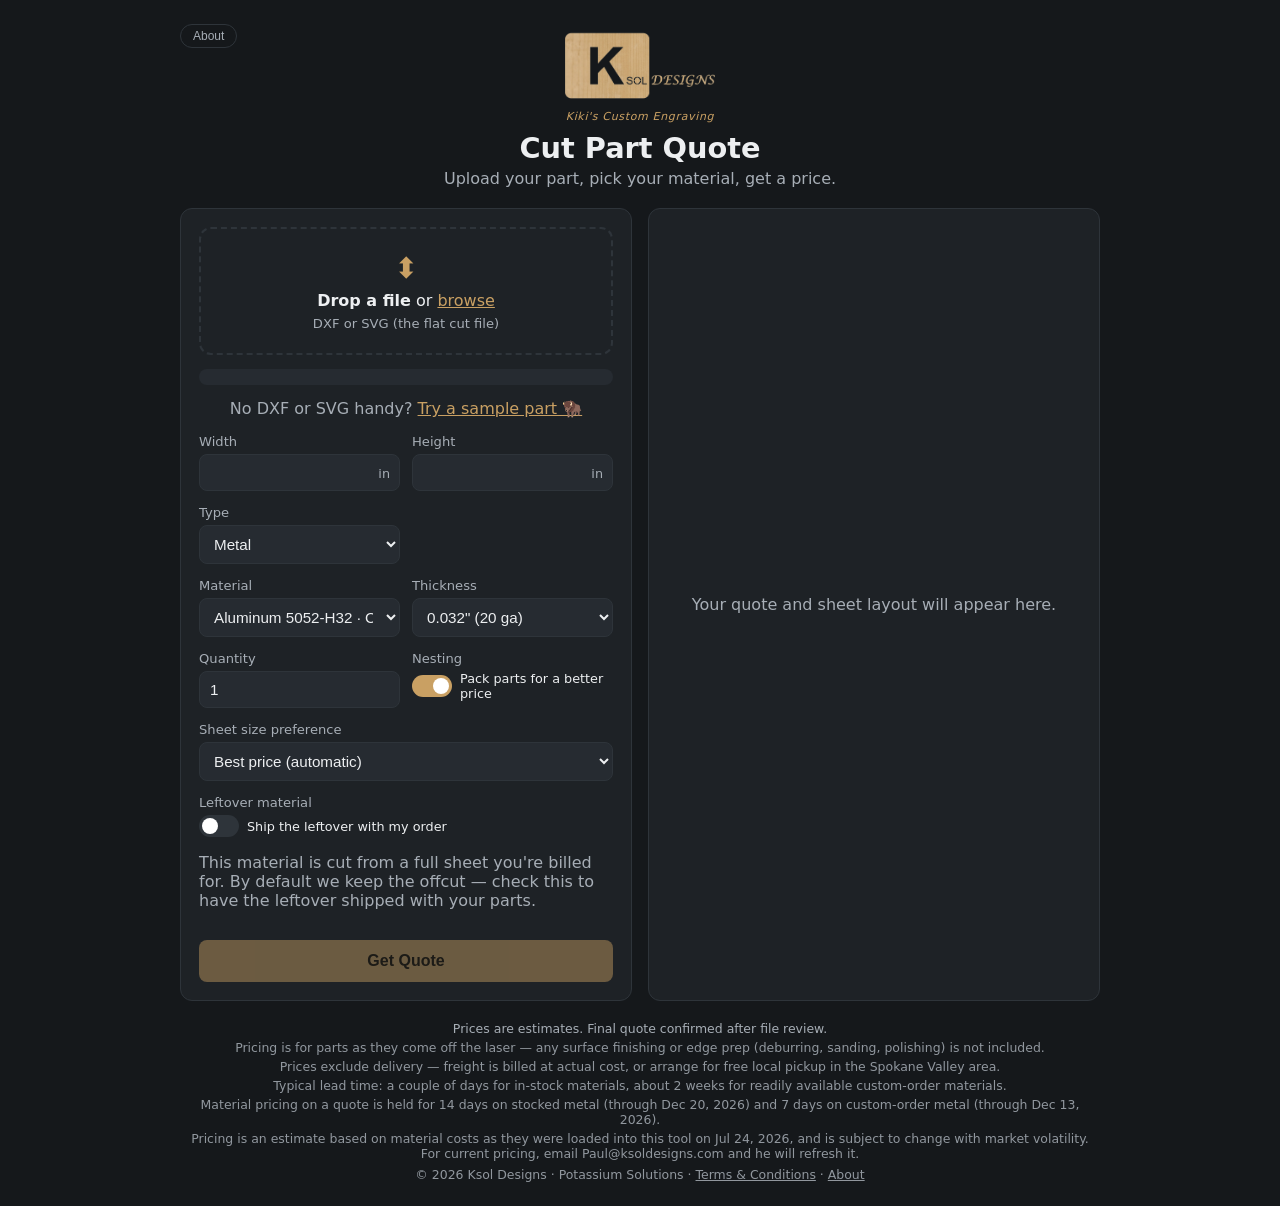
==== commit bcb23b82: "Customer PWA build — 2026-08-14" ====
--- a/index.html
+++ b/index.html
@@ -3,7 +3,7 @@
 <head>
   <meta charset="UTF-8" />
   <meta name="viewport" content="width=device-width, initial-scale=1.0" />
-  <title>Instant Metal Part Quote</title>
+  <title>Cut Part Quote</title>
   <link rel="stylesheet" href="styles.css" />
   <link rel="manifest" href="manifest.webmanifest" />
   <meta name="theme-color" content="#0f1420" />
@@ -22,18 +22,9 @@
         <span id="mode-badge" class="mode-badge" hidden title="Prices are coming from your local demo-prices.json, not the Worker (BACKEND_URL is blank).">Demo mode</span>
         <button id="owner-badge" class="mode-badge owner-badge" type="button" hidden></button>
       </div>
-      <svg class="mq-logo" viewBox="0 0 240 280" xmlns="http://www.w3.org/2000/svg" role="img" aria-label="Potassium Solutions logo">
-        <g fill="currentColor" font-family="Arial, Helvetica, sans-serif">
-          <text x="120" y="36" text-anchor="middle" font-size="40" font-weight="800" textLength="212" lengthAdjust="spacingAndGlyphs">Potassium</text>
-          <rect x="47" y="54" width="146" height="146" fill="none" stroke="currentColor" stroke-width="5"/>
-          <text x="120" y="76" text-anchor="middle" font-size="11">19</text>
-          <text x="104" y="170" text-anchor="middle" font-size="118" font-weight="800">K</text>
-          <text x="151" y="170" font-size="18" font-weight="800">S&#174;l</text>
-          <text x="120" y="192" text-anchor="middle" font-size="11">39.0983</text>
-          <text x="120" y="256" text-anchor="middle" font-size="40" font-weight="800" textLength="206" lengthAdjust="spacingAndGlyphs">Solutions</text>
-        </g>
-      </svg>
-      <h1>Instant Part Quote</h1>
+      <img class="mq-logo" src="ksol-logo.png" alt="Ksol Designs" />
+      <div class="mq-cobrand">Kiki's Custom Engraving</div>
+      <h1>Cut Part Quote</h1>
       <p class="mq-sub">Upload your part, pick your material, get a price.</p>
     </header>
 
@@ -54,6 +45,7 @@
           </div>
         </div>
         <div id="file-status" class="file-status" hidden></div>
+        <p class="sample-hint hint">No DXF or SVG handy? <button type="button" id="sample-part" class="link">Try a sample part 🦬</button></p>
 
         <!-- Size (auto-filled from file, editable) -->
         <fieldset class="row2">
@@ -182,6 +174,21 @@
             </label>
           </div>
           <p class="hint">This material is cut from a full sheet you're billed for. By default we keep the offcut — check this to have the leftover shipped with your parts.</p>
+        </fieldset>
+
+        <!-- Shown only when a file decomposes into several candidate panels. Lets the user override
+             the auto guess: a real multi-part layout nests its panels; a single logo/design (one
+             plate made of many strokes/letters) is cut as ONE part. -->
+        <fieldset id="multi-field" hidden>
+          <div class="nest-toggle">
+            <label>Multiple parts</label>
+            <label class="switch">
+              <input id="multi-parts" type="checkbox" />
+              <span class="slider"></span>
+              <span class="switch-label">This file is several separate parts — nest them</span>
+            </label>
+          </div>
+          <p class="hint" id="multi-hint">Leave off for a single design (a logo or one part made of many lines/letters). Turn on only when the file holds several <em>separate</em> parts to cut and nest together.</p>
         </fieldset>
 
         <!-- Shown only for single-part files that have interior features: cut the outer blank on the
@@ -276,7 +283,32 @@
             <button id="save-jpg" class="ghost" type="button">Save as JPG</button>
             <button id="email-quote" class="ghost" type="button">✉ Email this quote to us</button>
           </div>
+          <p id="actions-note" class="hint" hidden></p>
           <p id="email-note" class="hint" hidden></p>
+
+          <!-- Customer lead capture — sends the shop this quote + the customer's contact details
+               (via the Worker → Resend). Shown only in the customer edition; the owner uses the
+               QuickBooks export + Save PDF instead. -->
+          <div id="lead-capture" class="lead-capture" hidden>
+            <h3>Send us your details</h3>
+            <p class="hint">Share your contact info with this quote so we can help you place an order.</p>
+            <div class="lead-grid">
+              <label>Name <span class="req">*</span>
+                <input id="lead-name" type="text" autocomplete="name" placeholder="Your name" />
+              </label>
+              <label>Email <span class="req">*</span>
+                <input id="lead-email" type="email" autocomplete="email" placeholder="you@example.com" />
+              </label>
+              <label>Phone <span class="opt">optional</span>
+                <input id="lead-phone" type="tel" autocomplete="tel" placeholder="(optional)" />
+              </label>
+              <label>Notes <span class="opt">optional</span>
+                <input id="lead-notes" type="text" placeholder="Anything we should know?" />
+              </label>
+            </div>
+            <button id="lead-send" class="primary" type="button">✉ Send my quote request</button>
+            <p id="lead-status" class="hint" hidden></p>
+          </div>
 
           <!-- Owner-only: turn this quote into a QuickBooks invoice file -->
           <div id="qb-export" class="qb-export" hidden>
@@ -336,20 +368,10 @@
       <button class="modal-close" data-close type="button" aria-label="Close">&times;</button>
 
       <div class="about-brand">
-        <svg class="about-logo" viewBox="0 0 240 280" xmlns="http://www.w3.org/2000/svg" role="img" aria-label="Potassium Solutions logo">
-          <g fill="currentColor" font-family="Arial, Helvetica, sans-serif">
-            <text x="120" y="36" text-anchor="middle" font-size="40" font-weight="800" textLength="212" lengthAdjust="spacingAndGlyphs">Potassium</text>
-            <rect x="47" y="54" width="146" height="146" fill="none" stroke="currentColor" stroke-width="5"/>
-            <text x="120" y="76" text-anchor="middle" font-size="11">19</text>
-            <text x="104" y="170" text-anchor="middle" font-size="118" font-weight="800">K</text>
-            <text x="151" y="170" font-size="18" font-weight="800">S&#174;l</text>
-            <text x="120" y="192" text-anchor="middle" font-size="11">39.0983</text>
-            <text x="120" y="256" text-anchor="middle" font-size="40" font-weight="800" textLength="206" lengthAdjust="spacingAndGlyphs">Solutions</text>
-          </g>
-        </svg>
+        <img class="about-logo" src="ksol-logo.png" alt="Ksol Designs" />
         <div>
-          <h2 id="about-title">Instant Metal Part Quote</h2>
-          <p class="about-tag">Laser-cut metal parts, priced in seconds.</p>
+          <h2 id="about-title">Cut Part Quote</h2>
+          <p class="about-tag">Laser-cut parts, priced in seconds.</p>
         </div>
       </div>
 
--- a/styles.css
+++ b/styles.css
@@ -1,15 +1,17 @@
 :root {
-  --bg: #0f1420;
-  --card: #171e2e;
-  --card-2: #1e2740;
-  --border: #2b3550;
-  --text: #e7ecf5;
-  --muted: #94a1bd;
-  --accent: #4f8cff;
-  --accent-soft: rgba(79, 140, 255, 0.18);
-  --good: #35c58a;
-  --danger: #ff6b6b;
-  --sheet-bg: #0c1120;
+  /* Ksol Designs scheme — matches the 3D Print Part Quote tool (warm dark + gold) */
+  --bg: #15181B;
+  --card: #1E2226;
+  --card-2: #262B31;
+  --border: #2E343A;
+  --text: #EDEFF1;
+  --muted: #A7AEB6;
+  --accent: #C9A063;
+  --accent-ink: #1B1305;                       /* dark text for on-gold buttons/badges */
+  --accent-soft: rgba(201, 160, 99, 0.18);
+  --good: #5FBF8C;
+  --danger: #E88585;
+  --sheet-bg: #101417;
   --radius: 12px;
   font-family: system-ui, -apple-system, "Segoe UI", Roboto, sans-serif;
 }
@@ -28,7 +30,9 @@
 .mq-head { text-align: center; position: relative; margin-bottom: 20px; }
 .mq-head h1 { margin: 0 0 4px; font-size: 1.8rem; }
 .mq-sub { margin: 0; color: var(--muted); }
-.mq-logo { width: 58px; height: auto; color: var(--text); margin: 0 auto 8px; display: block; }
+.mq-logo { width: 150px; height: auto; margin: 0 auto 2px; display: block; }
+.mq-cobrand { text-align: center; font-size: 11px; letter-spacing: .06em; font-style: italic;
+  color: var(--accent); margin: 0 0 8px; }
 /* Left-hand header buttons (About / Inventory / Settings) flow in a row so they never stack on
    top of each other — hidden ones (owner-only) simply collapse out of the flex line. */
 .head-actions { position: absolute; top: 0; left: 0; display: flex; gap: 8px; flex-wrap: wrap; }
@@ -43,7 +47,7 @@
 /* The owner/customer badge is a real toggle (button), so reset the UA button chrome. */
 button.mode-badge { border: none; font-family: inherit; cursor: pointer; }
 button.mode-badge:hover { filter: brightness(1.15); }
-.owner-badge { background: var(--accent); color: #fff; }
+.owner-badge { background: var(--accent); color: var(--accent-ink); }
 /* Previewing the customer view: outlined instead of solid, so it's obvious you're not on owner data. */
 .owner-badge.previewing { background: transparent; color: var(--accent); border: 1px solid var(--accent); }
 /* Narrow screens: these rows would run across the centred logo, so let them flow above it. */
@@ -152,7 +156,7 @@
 .primary {
   width: 100%;
   background: var(--accent);
-  color: #fff;
+  color: var(--accent-ink);
   border: none;
   border-radius: 8px;
   padding: 12px;
@@ -242,6 +246,42 @@
   cursor: pointer;
 }
 .ghost:hover { border-color: var(--accent); color: var(--accent); }
+.sample-hint { text-align: center; margin-top: 10px; }
+.ghost:disabled { opacity: 0.45; cursor: not-allowed; }
+.ghost:disabled:hover { border-color: var(--border); color: var(--text); }
+
+/* Customer lead-capture panel — solid accent border (vs the owner panel's dashed) so it reads as a
+   customer call-to-action, not an internal tool. */
+.lead-capture {
+  margin-top: 16px;
+  padding: 14px 16px;
+  border: 1px solid var(--accent);
+  border-left-width: 4px;
+  border-radius: var(--radius);
+  background: var(--card-2);
+}
+.lead-capture h3 { margin: 0 0 4px; font-size: 0.95rem; }
+.lead-capture > .hint { margin: 0 0 12px; }
+.lead-grid { display: grid; grid-template-columns: 1fr 1fr; gap: 10px 12px; margin-bottom: 12px; }
+.lead-grid label { display: block; font-size: 0.8rem; color: var(--muted); }
+.lead-grid input {
+  width: 100%;
+  background: var(--card);
+  border: 1px solid var(--border);
+  color: var(--text);
+  border-radius: 8px;
+  padding: 9px 10px;
+  font-size: 0.95rem;
+  margin-top: 4px;
+}
+.lead-grid input:focus { outline: none; border-color: var(--accent); }
+.lead-capture .req { color: var(--accent); }
+.lead-capture .opt { color: var(--muted); font-weight: 400; opacity: 0.7; }
+.lead-capture .primary { width: 100%; }
+#lead-status { margin: 10px 0 0; font-size: 0.85rem; }
+#lead-status.err { color: var(--danger); }
+#lead-status.ok { color: var(--accent); }
+@media (max-width: 480px) { .lead-grid { grid-template-columns: 1fr; } }
 
 /* Owner-only QuickBooks export panel */
 .qb-export {
@@ -293,7 +333,7 @@
 }
 .modal-close:hover { color: var(--text); }
 .about-brand { display: flex; align-items: center; gap: 14px; margin-bottom: 6px; }
-.about-logo { width: 64px; height: auto; color: var(--text); flex: 0 0 auto; }
+.about-logo { width: 128px; height: auto; flex: 0 0 auto; }
 .about-brand h2 { margin: 0; font-size: 1.15rem; }
 .about-tag { margin: 2px 0 0; color: var(--muted); font-size: 0.85rem; }
 .about-sect { margin-top: 18px; border-top: 1px solid var(--border); padding-top: 14px; }
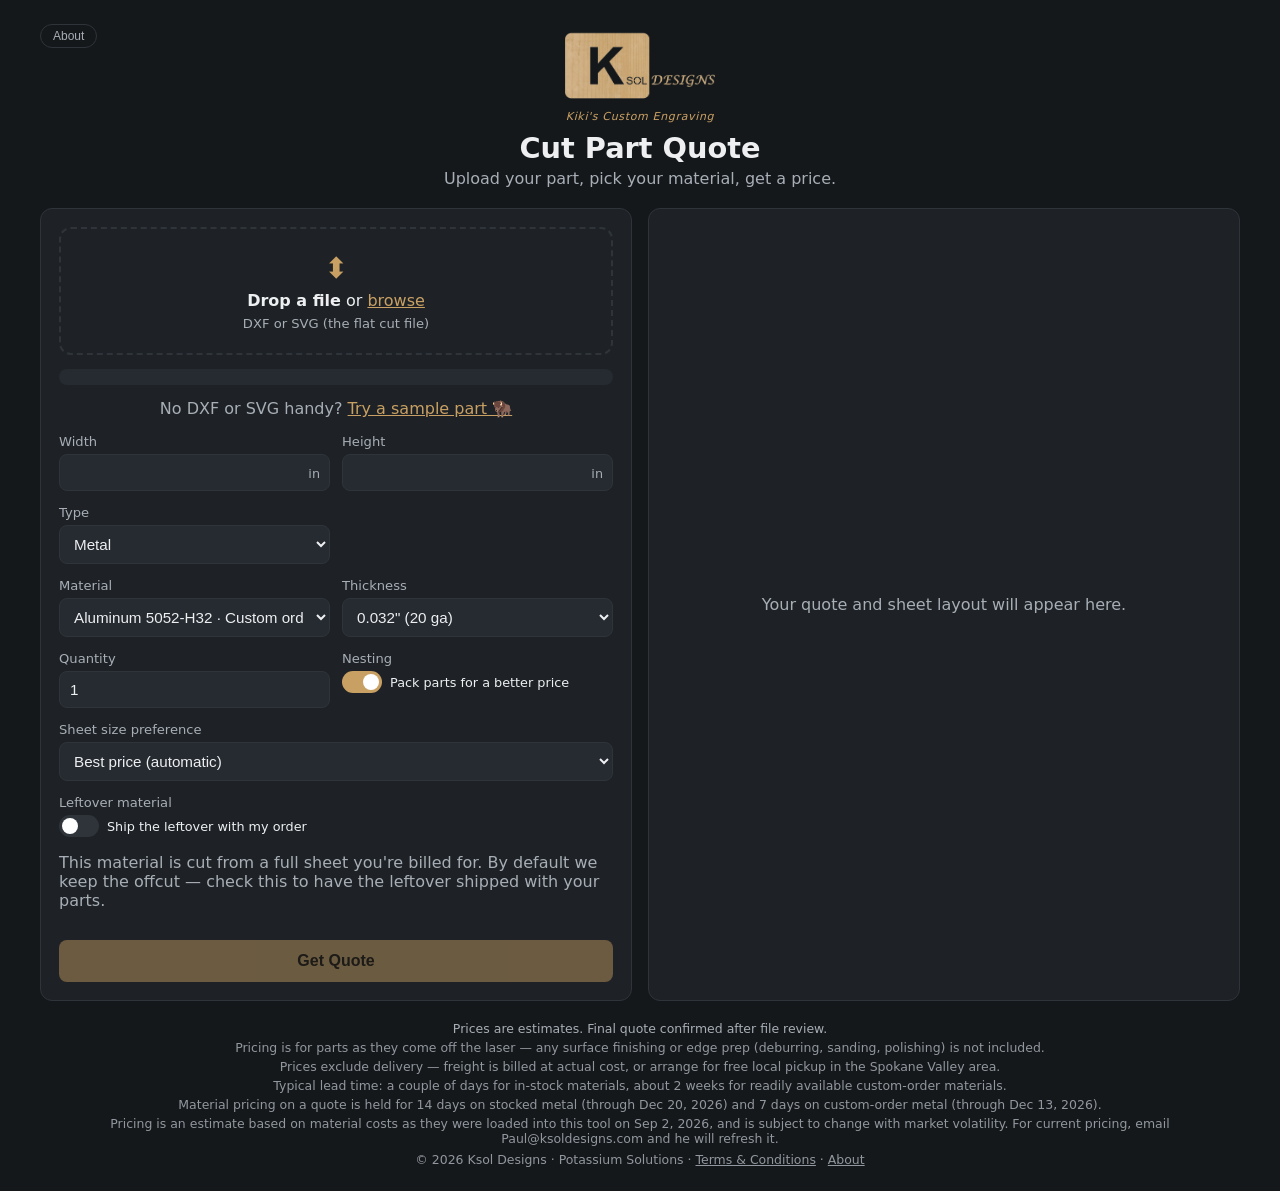
==== commit d4c1422d: "Customer PWA build — 2026-09-03" ====
--- a/index.html
+++ b/index.html
@@ -191,18 +191,24 @@
           <p class="hint" id="multi-hint">Leave off for a single design (a logo or one part made of many lines/letters). Turn on only when the file holds several <em>separate</em> parts to cut and nest together.</p>
         </fieldset>
 
-        <!-- Shown only for single-part files that have interior features: cut the outer blank on the
-             laser, engrave the interior (lettering/logos) as a separate operation. -->
+        <!-- Shown only for single-part files that have interior features (lettering, logos, holes
+             inside the outline). Three ways to treat them: cut everything through; cut the outer
+             blank only (interior left out of the quote); or cut the blank AND raster-engrave the
+             interior on the same machine (offered only where the material's machine engraves —
+             the CO2 for acrylic/wood, not the metal xTool). -->
         <fieldset id="engrave-field" hidden>
-          <div class="nest-toggle">
-            <label>Interior features</label>
-            <label class="switch">
-              <input id="engrave-interior" type="checkbox" />
-              <span class="slider"></span>
-              <span class="switch-label">Cut outer profile only — engrave interior separately</span>
-            </label>
-          </div>
-          <p class="hint">Turn this on when the interior detail (lettering, logos) is engraved rather than cut through. The quote then prices the cut blank only; engraving is handled separately.</p>
+          <label for="cut-mode">Interior features (lettering, logos, cut-outs inside the outline)</label>
+          <select id="cut-mode">
+            <option value="all">Cut everything — interior features cut through</option>
+            <option value="outer">Cut the outer profile only — interior not included</option>
+            <option value="engrave">Cut the outer profile + engrave the interior</option>
+          </select>
+          <p class="hint" id="cut-mode-hint">Every line in the file is cut through, including the interior features.</p>
+          <!-- Which engraving machine (only when more than one can take this material at this size) -->
+          <div id="engrave-machine-field" hidden style="margin-top:8px">
+            <label for="engrave-machine">Engrave on</label>
+            <select id="engrave-machine"></select>
+          </div>
         </fieldset>
 
         <button id="quote-btn" class="primary" disabled>Get Quote</button>
@@ -231,13 +237,14 @@
             <div id="bd-override-row" hidden><span>Custom quote (as agreed)</span><span id="bd-override">$0.00</span></div>
             <div><span>Material</span><span id="bd-material">$0.00</span></div>
             <div><span>Machine time <span id="bd-machine-note" class="hint"></span></span><span id="bd-machine">$0.00</span></div>
+            <div id="bd-engrave-row" hidden><span>Engraving <span id="bd-engrave-note" class="hint"></span></span><span id="bd-engrave">$0.00</span></div>
             <div id="bd-gas-row" hidden><span>Gas surcharge</span><span id="bd-gas">$0.00</span></div>
-            <div><span>Setup &amp; handling<span id="setup-info" class="setup-info" hidden tabindex="0" role="button" aria-label="What setup and handling covers">ⓘ<span class="flyout"><strong>Setup &amp; handling</strong> — $5 per 12×12 sheet, $10 per 24×24. Covers unwrapping the sheet, loading it in the machine, hitting start, then removing and packaging the finished parts when the run is done.</span></span> <span id="bd-process-note" class="hint"></span></span><span id="bd-process">$0.00</span></div>
+            <div><span>Setup &amp; handling<span id="setup-info" class="setup-info" hidden tabindex="0" role="button" aria-label="What setup and handling covers">ⓘ<span class="flyout"><strong>Setup &amp; handling</strong> — $2.50 per 12×12 sheet, $10 per 24×24. Covers unwrapping the sheet, loading it in the machine, hitting start, then removing and packaging the finished parts when the run is done.</span></span> <span id="bd-process-note" class="hint"></span></span><span id="bd-process">$0.00</span></div>
             <div id="bd-min-row" hidden><span>Minimum order top-up</span><span id="bd-min">$0.00</span></div>
             <div class="bd-total"><span>Total</span><span id="bd-total">$0.00</span></div>
           </div>
 
-          <p id="engrave-note" class="min-note" hidden>Interior features not considered in this quote — priced for the cut outer profile (blank) only; engraving is handled separately.</p>
+          <p id="engrave-note" class="min-note" hidden></p>
 
           <div class="meta">
             <span id="meta-fit"></span>
@@ -253,6 +260,7 @@
             <div><span>Material</span><span id="cb-material">$0.00</span></div>
             <div><span>Inbound freight</span><span id="cb-freight">$0.00</span></div>
             <div><span>Machine</span><span id="cb-machine">$0.00</span></div>
+            <div id="cb-engrave-row" hidden><span>Engraving</span><span id="cb-engrave">$0.00</span></div>
             <div id="cb-gas-row"><span>Gas</span><span id="cb-gas">$0.00</span></div>
             <div><span>Setup &amp; handling</span><span id="cb-process">$0.00</span></div>
             <div class="cb-sub"><span>Total cost</span><span id="cb-totalcost">$0.00</span></div>
--- a/styles.css
+++ b/styles.css
@@ -25,7 +25,7 @@
   padding: 24px 16px;
 }
 
-.mq { max-width: 920px; margin: 0 auto; }
+.mq { max-width: 1200px; margin: 0 auto; } /* fills the GoDaddy content column (~1200) instead of stopping at 920 */
 
 .mq-head { text-align: center; position: relative; margin-bottom: 20px; }
 .mq-head h1 { margin: 0 0 4px; font-size: 1.8rem; }
@@ -181,6 +181,9 @@
 
 .breakdown { border-top: 1px solid var(--border); padding-top: 12px; }
 .breakdown > div { display: flex; justify-content: space-between; padding: 4px 0; font-size: 0.9rem; }
+/* The flex rule above beats the browser default for [hidden], so hidden rows (gas, engraving, min
+   top-up, owner override) rendered as $0.00 lines. Re-assert hidden. */
+.breakdown > div[hidden] { display: none; }
 .breakdown .bd-total { border-top: 1px solid var(--border); margin-top: 6px; padding-top: 8px; font-weight: 600; }
 /* Owner price override: show only the agreed-price row + the total, hide the itemised lines. */
 .breakdown.overridden > div:not(#bd-override-row):not(.bd-total) { display: none; }
@@ -394,6 +397,7 @@
 .cost-breakdown h4 { margin: 0 0 8px; font-size: 0.85rem; color: var(--accent); font-weight: 700; }
 .cost-breakdown h4 .hint { font-weight: 400; }
 .cost-breakdown > div { display: flex; justify-content: space-between; font-size: 0.85rem; padding: 3px 0; color: var(--muted); }
+.cost-breakdown > div[hidden] { display: none; } /* same [hidden] override guard as .breakdown */
 .cost-breakdown > div span:last-child { color: var(--text); font-variant-numeric: tabular-nums; }
 .cost-breakdown .cb-sub { border-top: 1px solid var(--border); margin-top: 4px; padding-top: 6px; font-weight: 600; }
 .cost-breakdown .cb-sub span { color: var(--text); }
